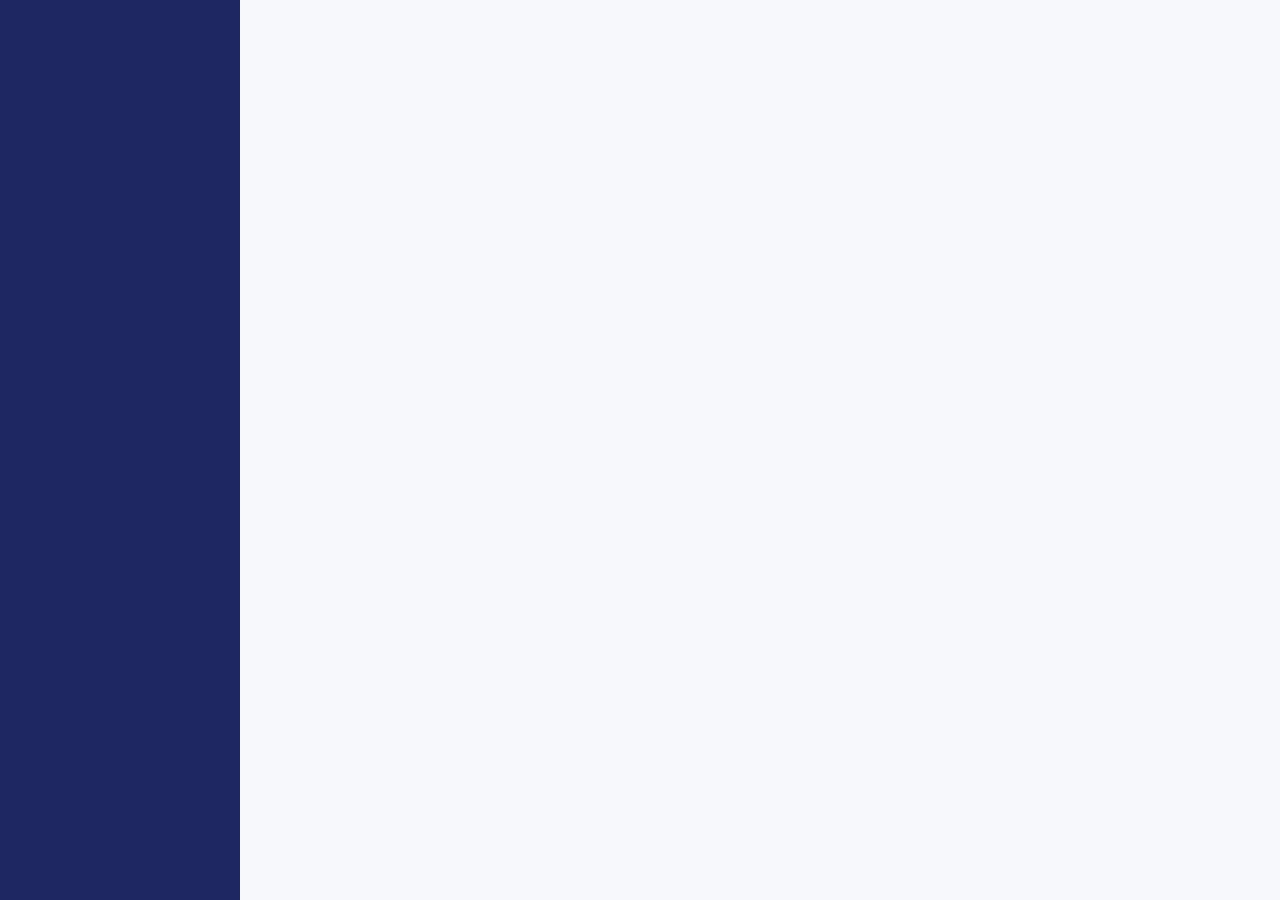
==== complaint.html @ 7170e75a "Rename css/js/complaint.html to complaint.html" ====
<!DOCTYPE html>
<html lang="en">
<head>
<meta charset="UTF-8">
<meta name="viewport" content="width=device-width, initial-scale=1.0">
<title>Complaint · Hostel Care</title>
<link rel="preconnect" href="https://fonts.googleapis.com">
<link href="https://fonts.googleapis.com/css2?family=Fraunces:wght@500;600&family=Inter:wght@400;500;600;700&display=swap" rel="stylesheet">
<link rel="stylesheet" href="css/styles.css">
</head>
<body>
<div class="app-shell">
  <nav class="sidebar" id="sidebar"></nav>
  <main class="main" id="mainContent">
    <!-- filled by script -->
  </main>
</div>

<script src="js/store.js"></script>
<script src="js/auth.js"></script>
<script src="js/layout.js"></script>
<script>
  Store.seedIfEmpty();
  const user = Layout.mount("dashboard");

  function statusLabel(s) { return { open: "Open", in_progress: "In progress", resolved: "Resolved" }[s] || s; }
  function priorityLabel(p) { return { high: "High", medium: "Medium", low: "Low" }[p] || p; }
  function formatDate(iso) {
    if (!iso) return "—";
    return new Date(iso).toLocaleDateString(undefined, { day: "numeric", month: "short", year: "numeric" });
  }

  if (user) {
    const params = new URLSearchParams(window.location.search);
    const id = params.get("id");
    const justSubmitted = params.get("submitted") === "1";
    const complaint = Store.getComplaintById(id);
    const main = document.getElementById("mainContent");

    if (!complaint) {
      main.innerHTML =
        '<div class="panel detail-card"><div class="unauthorized"><h3>Complaint not found</h3><p>It may have been removed.</p>' +
        '<a class="btn btn-secondary" href="dashboard.html">Back to dashboard</a></div></div>';
    } else if (user.role === "student" && complaint.userId !== user.id) {
      main.innerHTML =
        '<div class="panel detail-card"><div class="unauthorized"><h3>Unauthorized</h3><p>This complaint belongs to another student.</p>' +
        '<a class="btn btn-secondary" href="dashboard.html">Back to dashboard</a></div></div>';
    } else {
      const owner = Store.getUsers().find((u) => u.id === complaint.userId);
      const isAdmin = user.role === "admin";

      let html = "";
      html += '<div class="main-header"><div><p style="margin-bottom:0.3em;"><a href="dashboard.html">&larr; Back to dashboard</a></p></div></div>';
      html += '<div class="panel detail-card"><div class="panel-body">';

      if (justSubmitted) {
        html +=
          '<div class="form-banner success">Complaint filed as ' + complaint.ticketNo +
          " — sorted as <strong>" + complaint.category + "</strong>, " + priorityLabel(complaint.priority).toLowerCase() +
          " priority.</div>";
      }

      html += '<div class="detail-top"><div><p class="ticket-no" style="margin-bottom:0.3em;">' + complaint.ticketNo + '</p><h1>' + Layout.escapeHtml(complaint.title) + "</h1></div></div>";

      html += '<div class="pill-row">' +
        '<span class="pill pill-category">' + complaint.category + '</span>' +
        '<span class="pill pill-' + complaint.priority + '">' + priorityLabel(complaint.priority) + ' priority</span>' +
        '<span class="pill pill-' + complaint.status + '">' + statusLabel(complaint.status) + '</span>' +
        "</div>";

      html += '<div class="detail-meta">';
      html += '<div><div class="k">Filed by</div><div class="v">' + Layout.escapeHtml(owner ? owner.name : "Unknown") + "</div></div>";
      html += '<div><div class="k">Room</div><div class="v">' + Layout.escapeHtml(owner && owner.roomNumber ? owner.roomNumber : "—") + "</div></div>";
      html += '<div><div class="k">Filed on</div><div class="v">' + formatDate(complaint.createdAt) + "</div></div>";
      html += '<div><div class="k">Assigned to</div><div class="v">' + Layout.escapeHtml(complaint.assignedWorker || "Not yet assigned") + "</div></div>";
      html += "</div>";

      html += '<h3 style="font-size:1rem;margin-bottom:0.5em;">Description</h3><p class="description-block">' + Layout.escapeHtml(complaint.description) + "</p>";

      html += '<h3 style="font-size:1rem;margin-bottom:0.3em;">AI classification confidence</h3>';
      html += '<div class="confidence-bar"><span style="width:' + complaint.confidence + '%"></span></div>';
      html += '<p class="field-hint">' + complaint.confidence + "% confident in this category and priority.</p>";

      if (complaint.status === "resolved") {
        html += '<hr class="divider"><h3 style="font-size:1rem;margin-bottom:0.3em;">Resolution</h3>';
        html += '<p class="field-hint" style="margin-bottom:0.5em;">Resolved on ' + formatDate(complaint.resolvedAt) + "</p>";
        html += '<p class="description-block">' + Layout.escapeHtml(complaint.resolutionNotes || "No notes were added.") + "</p>";
      }

      if (isAdmin) {
        html += '<hr class="divider"><h3 style="font-size:1rem;margin-bottom:0.8em;">Manage this ticket</h3>';
        html += '<form id="manageForm">';
        html += '<div class="field-row">';
        html += '<div class="field"><label for="statusSelect">Status</label><select id="statusSelect">' +
          ["open", "in_progress", "resolved"].map((s) => '<option value="' + s + '"' + (s === complaint.status ? " selected" : "") + '>' + statusLabel(s) + "</option>").join("") +
          "</select></div>";
        html += '<div class="field"><label for="workerSelect">Assign worker</label><select id="workerSelect"><option value="">Not assigned</option>' +
          Store.WORKERS.map((w) => '<option value="' + w + '"' + (w === complaint.assignedWorker ? " selected" : "") + '>' + w + "</option>").join("") +
          "</select></div>";
        html += "</div>";
        html += '<div class="field"><label for="notesInput">Resolution notes</label><textarea id="notesInput" placeholder="What was done to fix this?">' + Layout.escapeHtml(complaint.resolutionNotes || "") + "</textarea></div>";
        html += '<button type="submit" class="btn btn-primary">Save changes</button>';
        html += "</form>";
      }

      html += "</div></div>";
      main.innerHTML = html;

      if (isAdmin) {
        document.getElementById("manageForm").addEventListener("submit", function (e) {
          e.preventDefault();
          const status = document.getElementById("statusSelect").value;
          const assignedWorker = document.getElementById("workerSelect").value;
          const resolutionNotes = document.getElementById("notesInput").value.trim();
          const patch = { status: status, assignedWorker: assignedWorker, resolutionNotes: resolutionNotes };
          if (status === "resolved" && complaint.status !== "resolved") {
            patch.resolvedAt = new Date().toISOString();
          }
          if (status !== "resolved") {
            patch.resolvedAt = null;
          }
          Store.updateComplaint(complaint.id, patch);
          window.location.href = "complaint.html?id=" + complaint.id;
        });
      }
    }
  }
</script>
</body>
</html>
---- css/styles.css ----
/* ============================================================
   Hostel Care — design tokens
   ============================================================ */
:root{
  --ink: #1E2761;
  --ink-deep: #12163F;
  --ink-soft: #333C73;
  --paper: #F7F8FC;
  --paper-raised: #FFFFFF;
  --ice: #CADCFC;
  --ice-soft: #E7EEFC;
  --line: #DCE3F5;
  --text: #1B2140;
  --text-muted: #5C6787;
  --text-on-ink: #EAF0FE;
  --text-on-ink-muted: #A9B8E6;

  --amber: #B9791F;
  --amber-bg: #FBF0DD;
  --red: #C0392B;
  --red-bg: #FBE7E4;
  --green: #2E7D32;
  --green-bg: #E4F2E5;

  --font-display: "Fraunces", Georgia, serif;
  --font-body: "Inter", -apple-system, BlinkMacSystemFont, "Segoe UI", sans-serif;

  --radius-s: 6px;
  --radius-m: 10px;
  --radius-l: 16px;
  --shadow-card: 0 1px 2px rgba(18,22,63,0.06), 0 8px 24px rgba(18,22,63,0.06);
}

*, *::before, *::after{ box-sizing: border-box; }
html, body{ height: 100%; }
body{
  margin: 0;
  font-family: var(--font-body);
  color: var(--text);
  background: var(--paper);
  -webkit-font-smoothing: antialiased;
}
h1, h2, h3, h4{
  font-family: var(--font-display);
  color: var(--ink);
  margin: 0 0 0.4em;
  font-weight: 600;
  line-height: 1.15;
}
p{ margin: 0 0 1em; color: var(--text-muted); line-height: 1.55; }
a{ color: var(--ink); }
ul{ margin:0; padding:0; }

.visually-hidden{
  position:absolute; width:1px; height:1px; overflow:hidden;
  clip:rect(0,0,0,0); white-space:nowrap; border:0; padding:0; margin:-1px;
}

:focus-visible{
  outline: 3px solid var(--ink-soft);
  outline-offset: 2px;
}

@media (prefers-reduced-motion: reduce){
  *{ animation-duration: 0.01ms !important; animation-iteration-count: 1 !important; transition-duration: 0.01ms !important; }
}

/* ============================================================
   Buttons & form fields
   ============================================================ */
.btn{
  display: inline-flex;
  align-items: center;
  justify-content: center;
  gap: 0.5em;
  font-family: var(--font-body);
  font-size: 0.95rem;
  font-weight: 600;
  padding: 0.75em 1.4em;
  border-radius: var(--radius-m);
  border: 1px solid transparent;
  cursor: pointer;
  text-decoration: none;
  transition: background-color 120ms ease, border-color 120ms ease, color 120ms ease;
}
.btn-primary{ background: var(--ink); color: #fff; }
.btn-primary:hover{ background: var(--ink-deep); }
.btn-secondary{ background: transparent; color: var(--ink); border-color: var(--line); }
.btn-secondary:hover{ background: var(--ice-soft); }
.btn-block{ width: 100%; }
.btn-sm{ padding: 0.5em 1em; font-size: 0.85rem; }
.btn-danger-text{ background: transparent; color: var(--red); border: none; padding: 0.4em 0; font-weight: 600; }

.field{ margin-bottom: 1.15em; }
.field label{
  display:block; font-size: 0.83rem; font-weight: 600;
  color: var(--ink-soft); margin-bottom: 0.4em;
}
.field input, .field textarea, .field select{
  width: 100%;
  font-family: var(--font-body);
  font-size: 0.97rem;
  color: var(--text);
  background: var(--paper-raised);
  border: 1px solid var(--line);
  border-radius: var(--radius-s);
  padding: 0.7em 0.85em;
}
.field input:focus, .field textarea:focus, .field select:focus{
  outline: none;
  border-color: var(--ink-soft);
  box-shadow: 0 0 0 3px var(--ice-soft);
}
.field textarea{ min-height: 7.5em; resize: vertical; line-height: 1.5; }
.field-row{ display:flex; gap: 1em; }
.field-row .field{ flex: 1; }
.field-hint{ font-size: 0.8rem; color: var(--text-muted); margin-top: 0.35em; }

.form-banner{
  padding: 0.85em 1em;
  border-radius: var(--radius-s);
  font-size: 0.88rem;
  font-weight: 600;
  margin-bottom: 1.1em;
}
.form-banner.error{ background: var(--red-bg); color: var(--red); }
.form-banner.success{ background: var(--green-bg); color: var(--green); }

/* ============================================================
   Pills — status / priority / category
   ============================================================ */
.pill{
  display: inline-flex;
  align-items: center;
  gap: 0.4em;
  padding: 0.28em 0.75em;
  border-radius: 999px;
  font-size: 0.78rem;
  font-weight: 600;
  white-space: nowrap;
}
.pill::before{ content:""; width: 6px; height: 6px; border-radius: 999px; background: currentColor; }
.pill-open{ background: var(--red-bg); color: var(--red); }
.pill-in_progress{ background: var(--amber-bg); color: var(--amber); }
.pill-resolved{ background: var(--green-bg); color: var(--green); }
.pill-high{ background: var(--red-bg); color: var(--red); }
.pill-medium{ background: var(--amber-bg); color: var(--amber); }
.pill-low{ background: var(--green-bg); color: var(--green); }
.pill-category{ background: var(--ice-soft); color: var(--ink-soft); }

/* ============================================================
   Auth shell (login / register)
   ============================================================ */
.auth-shell{
  min-height: 100vh;
  display: grid;
  grid-template-columns: minmax(0,480px) 1fr;
}
.auth-form-side{
  display:flex; flex-direction:column; justify-content:center;
  padding: 3vw 6vw;
  background: var(--paper);
}
.auth-panel{
  max-width: 380px;
  animation: rise 480ms ease-out both;
}
@keyframes rise{
  from{ opacity: 0; transform: translateY(10px); }
  to{ opacity: 1; transform: translateY(0); }
}
.brand-mark{
  display:flex; align-items:center; gap:0.55em;
  font-family: var(--font-display); font-weight:600; font-size:1.05rem;
  color: var(--ink); margin-bottom: 2.4em; text-decoration:none;
}
.brand-mark .brand-dot{
  width: 10px; height:10px; border-radius:999px; background: var(--ink);
}
.auth-panel h1{ font-size: 1.9rem; margin-bottom: 0.25em; }
.auth-panel > p.lede{ margin-bottom: 1.8em; }
.auth-switch{ margin-top: 1.6em; font-size: 0.9rem; color: var(--text-muted); }
.auth-switch a{ font-weight: 600; text-decoration: none; }
.auth-switch a:hover{ text-decoration: underline; }

.demo-box{
  margin-top: 2em;
  border: 1px dashed var(--line);
  border-radius: var(--radius-m);
  padding: 0.9em 1em;
  font-size: 0.8rem;
  color: var(--text-muted);
}
.demo-box strong{ color: var(--ink-soft); }
.demo-box code{
  background: var(--ice-soft); color: var(--ink); padding: 0.1em 0.4em; border-radius: 4px; font-size: 0.78rem;
}

.auth-visual-side{
  position: relative;
  background: var(--ink);
  color: var(--text-on-ink);
  display:flex; flex-direction:column; justify-content:center;
  padding: 4vw;
  overflow: hidden;
}
.auth-visual-side::before{
  content:"";
  position:absolute; top:-18%; right:-14%;
  width: 46%; aspect-ratio:1/1; border-radius:999px;
  background: var(--ink-deep);
}
.auth-visual-side::after{
  content:"";
  position:absolute; bottom:-20%; left:-10%;
  width: 34%; aspect-ratio:1/1; border-radius:999px;
  background: var(--ink-deep);
  opacity: 0.7;
}
.auth-visual-inner{ position:relative; z-index:1; max-width: 460px; }
.auth-visual-inner .eyebrow-line{
  font-size: 0.95rem; color: var(--text-on-ink-muted); margin-bottom: 1.1em;
}
.auth-visual-inner h2{ color:#fff; font-size: 1.7rem; margin-bottom: 0.5em; }
.auth-visual-inner p{ color: var(--text-on-ink-muted); }
.building-illustration{ margin-top: 2.4em; width: 100%; max-width: 340px; height: auto; }
.building-illustration .bld-outline{ fill:none; stroke: var(--ice); stroke-width:2; }
.building-illustration .bld-win{ fill:none; stroke: var(--text-on-ink-muted); stroke-width:1.4; opacity:0.55; }
.building-illustration .bld-win-lit{ fill: var(--ice); opacity:0.92; }
.building-illustration .bld-ground{ stroke: var(--text-on-ink-muted); stroke-width:1.4; opacity:0.4; }

/* ============================================================
   App shell (dashboard / submit / complaint)
   ============================================================ */
.app-shell{ min-height: 100vh; display:flex; }
.sidebar{
  width: 240px;
  flex-shrink: 0;
  background: var(--ink);
  color: var(--text-on-ink);
  display:flex; flex-direction:column;
  padding: 1.6em 1.3em;
}
.sidebar .brand-mark{ color:#fff; margin-bottom: 2.2em; }
.sidebar .brand-mark .brand-dot{ background: var(--ice); }
.nav-links{ list-style:none; display:flex; flex-direction:column; gap:0.3em; flex:1; }
.nav-links a{
  display:flex; align-items:center; gap:0.65em;
  padding: 0.65em 0.8em; border-radius: var(--radius-s);
  color: var(--text-on-ink-muted); text-decoration:none; font-size:0.92rem; font-weight:500;
}
.nav-links a:hover{ background: rgba(255,255,255,0.06); color:#fff; }
.nav-links a.active{ background: var(--ice); color: var(--ink); font-weight:600; }
.nav-dot{ width:6px; height:6px; border-radius:999px; background:currentColor; flex-shrink:0; }

.sidebar-user{
  border-top: 1px solid rgba(255,255,255,0.12);
  padding-top: 1.1em;
  margin-top: 1.1em;
}
.sidebar-user .name{ font-weight:600; font-size:0.92rem; color:#fff; }
.sidebar-user .role{ font-size:0.78rem; color: var(--text-on-ink-muted); margin-bottom: 0.8em; text-transform: capitalize; }

.main{ flex:1; min-width:0; padding: 2.4em 3vw; }
.main-header{
  display:flex; justify-content:space-between; align-items:flex-start;
  gap:1.5em; margin-bottom: 1.8em; flex-wrap:wrap;
}
.main-header h1{ font-size: 1.7rem; margin-bottom: 0.2em; }
.main-header p{ margin:0; }

.stat-row{ display:grid; grid-template-columns: repeat(auto-fit, minmax(140px,1fr)); gap: 1em; margin-bottom: 2em; }
.stat-card{
  background: var(--paper-raised); border: 1px solid var(--line); border-radius: var(--radius-m);
  padding: 1.1em 1.2em;
}
.stat-card .num{ font-family: var(--font-display); font-size: 1.9rem; color: var(--ink); line-height:1; }
.stat-card .label{ font-size: 0.8rem; color: var(--text-muted); margin-top: 0.35em; }

.panel{
  background: var(--paper-raised); border: 1px solid var(--line);
  border-radius: var(--radius-l); box-shadow: var(--shadow-card);
  overflow: hidden;
}
.panel-header{
  display:flex; justify-content:space-between; align-items:center; gap:1em;
  padding: 1.1em 1.4em; border-bottom: 1px solid var(--line); flex-wrap:wrap;
}
.panel-header h2{ font-size: 1.05rem; margin:0; }
.panel-header select{
  font-family: var(--font-body); font-size: 0.85rem; padding: 0.4em 0.7em;
  border-radius: var(--radius-s); border: 1px solid var(--line); background: var(--paper);
}

.ticket-table{ width:100%; border-collapse: collapse; }
.ticket-table th{
  text-align:left; font-size:0.75rem; text-transform: uppercase; letter-spacing:0.04em;
  color: var(--text-muted); padding: 0.8em 1.4em; border-bottom: 1px solid var(--line);
  font-weight:600;
}
.ticket-table td{
  padding: 0.95em 1.4em; border-bottom: 1px solid var(--line); font-size: 0.9rem; vertical-align: middle;
}
.ticket-table tbody tr:last-child td{ border-bottom:none; }
.ticket-table tbody tr:hover{ background: var(--paper); }
.ticket-no{ font-family: var(--font-body); color: var(--text-muted); font-size:0.82rem; }
.ticket-title-cell a{ color: var(--text); font-weight:600; text-decoration:none; }
.ticket-title-cell a:hover{ text-decoration: underline; }
.ticket-meta{ font-size:0.78rem; color: var(--text-muted); margin-top:0.15em; }

.empty-state{ padding: 3.5em 1.4em; text-align:center; color: var(--text-muted); }
.empty-state h3{ color: var(--ink); font-size:1.1rem; margin-bottom:0.3em; }

/* ============================================================
   Form card (submit complaint)
   ============================================================ */
.form-card{ max-width: 620px; }
.form-card .panel-body{ padding: 1.6em 1.4em; }
.ai-note{
  display:flex; gap:0.7em; align-items:flex-start;
  background: var(--ice-soft); border-radius: var(--radius-m);
  padding: 0.9em 1em; font-size: 0.82rem; color: var(--ink-soft); margin-top: 1.4em;
}

/* ============================================================
   Complaint detail
   ============================================================ */
.detail-card{ max-width: 720px; }
.detail-card .panel-body{ padding: 1.8em 1.6em; }
.detail-top{ display:flex; justify-content:space-between; align-items:flex-start; gap:1em; flex-wrap:wrap; margin-bottom:0.6em; }
.detail-top h1{ font-size:1.5rem; margin-bottom:0.25em; }
.pill-row{ display:flex; gap:0.5em; flex-wrap:wrap; margin: 0.8em 0 1.4em; }
.detail-meta{ display:grid; grid-template-columns: repeat(auto-fit,minmax(150px,1fr)); gap:1em; margin: 1.4em 0; padding: 1.1em; background: var(--paper); border-radius: var(--radius-m); }
.detail-meta .k{ font-size:0.74rem; text-transform:uppercase; letter-spacing:0.03em; color: var(--text-muted); margin-bottom:0.25em; }
.detail-meta .v{ font-size:0.92rem; color: var(--text); font-weight:600; }
.description-block{ line-height:1.65; }
.confidence-bar{
  height:6px; background: var(--line); border-radius:999px; overflow:hidden; margin-top:0.5em;
}
.confidence-bar span{ display:block; height:100%; background: var(--ink); }

.divider{ border:none; border-top:1px solid var(--line); margin: 1.8em 0; }
.unauthorized{ text-align:center; padding: 3em 1em; }

/* ============================================================
   Responsive
   ============================================================ */
@media (max-width: 880px){
  .auth-shell{ grid-template-columns: 1fr; }
  .auth-visual-side{ display:none; }
  .auth-form-side{ padding: 8vw 7vw; }

  .app-shell{ flex-direction:column; }
  .sidebar{ width:100%; flex-direction:row; flex-wrap:wrap; align-items:center; padding: 1em 1.2em; gap:0.9em 1.4em; }
  .sidebar .brand-mark{ margin-bottom:0; flex: 1 0 100%; white-space:nowrap; }
  .nav-links{ flex-direction:row; flex:none; }
  .sidebar-user{ display:none; }
  .main{ padding: 1.6em 5vw; }
}
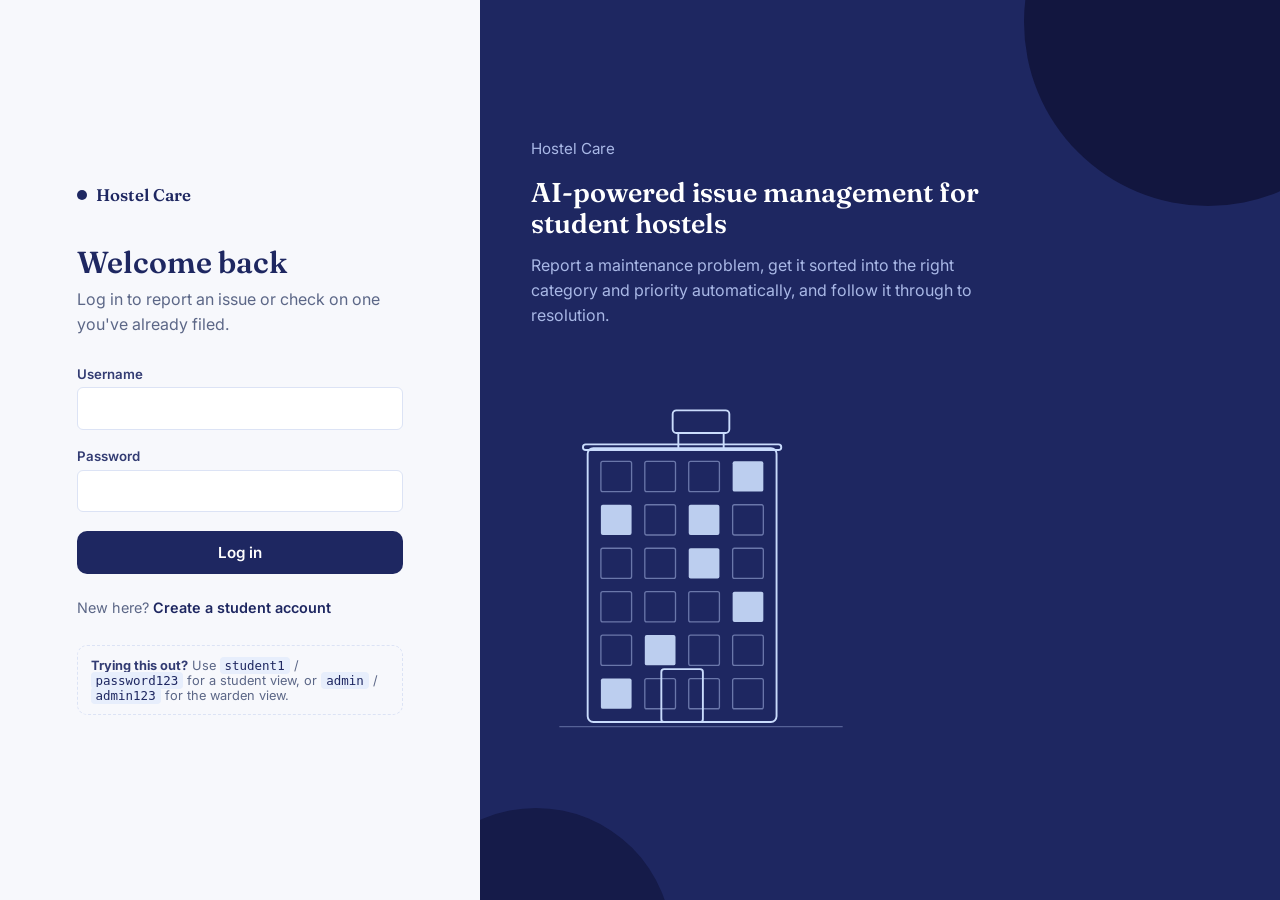
==== commit 6f93c303: "Add photo evidence and AI classification confidence" ====
--- a/complaint.html
+++ b/complaint.html
@@ -4,6 +4,9 @@
 <meta charset="UTF-8">
 <meta name="viewport" content="width=device-width, initial-scale=1.0">
 <title>Complaint · Hostel Care</title>
+<link rel="manifest" href="manifest.json">
+<meta name="theme-color" content="#1E2761">
+<link rel="apple-touch-icon" href="apple-touch-icon.png">
 <link rel="preconnect" href="https://fonts.googleapis.com">
 <link href="https://fonts.googleapis.com/css2?family=Fraunces:wght@500;600&family=Inter:wght@400;500;600;700&display=swap" rel="stylesheet">
 <link rel="stylesheet" href="css/styles.css">
@@ -77,7 +80,15 @@
 
       html += '<h3 style="font-size:1rem;margin-bottom:0.5em;">Description</h3><p class="description-block">' + Layout.escapeHtml(complaint.description) + "</p>";
 
-      html += '<h3 style="font-size:1rem;margin-bottom:0.3em;">AI classification confidence</h3>';
+      if (complaint.photo) {
+        html += '<h3 style="font-size:1rem;margin-bottom:0.5em;">Photo evidence</h3>';
+        html += '<img src="' + complaint.photo + '" class="photo-evidence" alt="Photo attached to complaint">';
+        if (complaint.photoLabel) {
+          html += '<p class="field-hint">🤖 Photo analysis detected: ' + Layout.escapeHtml(complaint.photoLabel) + " (" + complaint.photoConfidence + "% match)</p>";
+        }
+      }
+
+      html += '<h3 style="font-size:1rem;margin-bottom:0.3em;margin-top:1.2em;">AI classification confidence</h3>';
       html += '<div class="confidence-bar"><span style="width:' + complaint.confidence + '%"></span></div>';
       html += '<p class="field-hint">' + complaint.confidence + "% confident in this category and priority.</p>";
 
@@ -88,6 +99,7 @@
       }
 
       if (isAdmin) {
+        const suggestedWorker = complaint.assignedWorker || Store.suggestWorkerForCategory(complaint.category);
         html += '<hr class="divider"><h3 style="font-size:1rem;margin-bottom:0.8em;">Manage this ticket</h3>';
         html += '<form id="manageForm">';
         html += '<div class="field-row">';
@@ -95,8 +107,10 @@
           ["open", "in_progress", "resolved"].map((s) => '<option value="' + s + '"' + (s === complaint.status ? " selected" : "") + '>' + statusLabel(s) + "</option>").join("") +
           "</select></div>";
         html += '<div class="field"><label for="workerSelect">Assign worker</label><select id="workerSelect"><option value="">Not assigned</option>' +
-          Store.WORKERS.map((w) => '<option value="' + w + '"' + (w === complaint.assignedWorker ? " selected" : "") + '>' + w + "</option>").join("") +
-          "</select></div>";
+          Store.WORKERS.map((w) => '<option value="' + w + '"' + (w === suggestedWorker ? " selected" : "") + '>' + w + "</option>").join("") +
+          "</select>" +
+          (!complaint.assignedWorker ? '<p class="field-hint">🤖 AI-suggested based on category — change if needed.</p>' : "") +
+          "</div>";
         html += "</div>";
         html += '<div class="field"><label for="notesInput">Resolution notes</label><textarea id="notesInput" placeholder="What was done to fix this?">' + Layout.escapeHtml(complaint.resolutionNotes || "") + "</textarea></div>";
         html += '<button type="submit" class="btn btn-primary">Save changes</button>';
@@ -125,6 +139,10 @@
       }
     }
   }
+
+  if ("serviceWorker" in navigator) {
+    navigator.serviceWorker.register("sw.js");
+  }
 </script>
 </body>
 </html>
